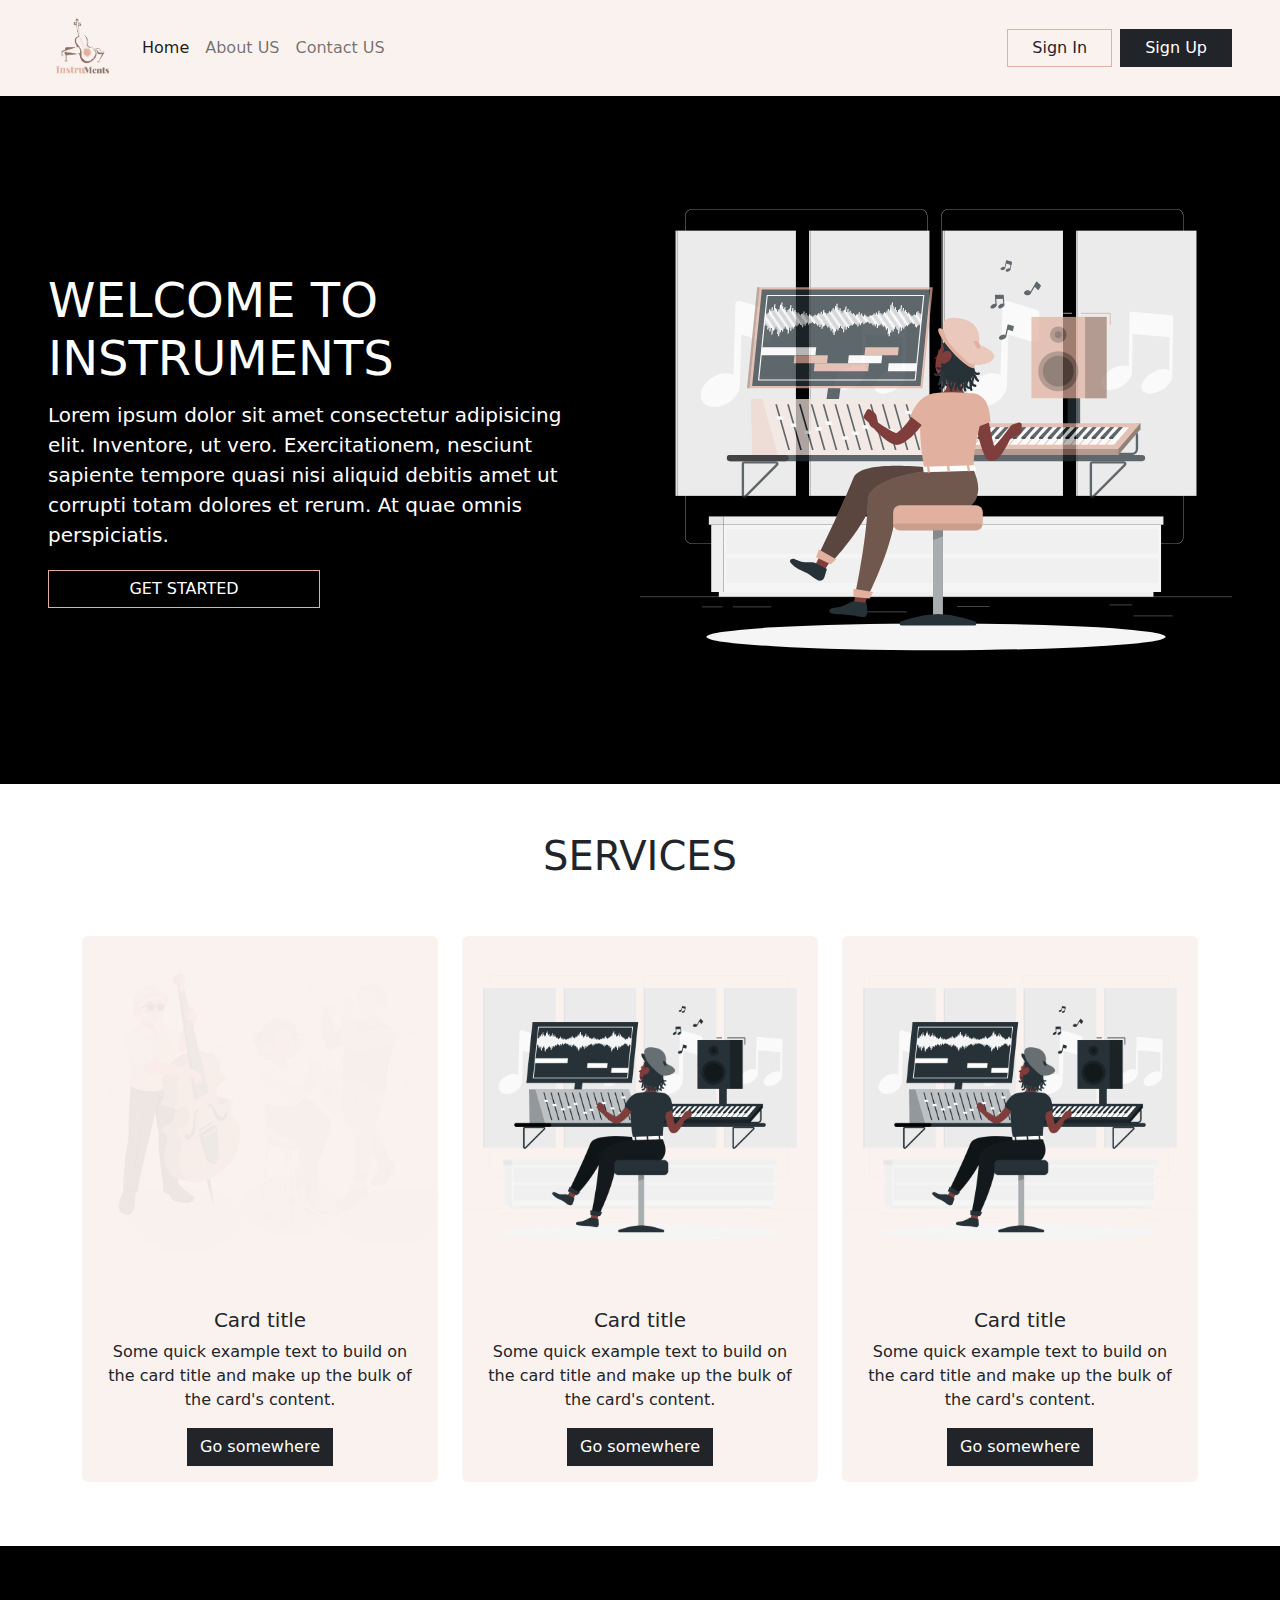
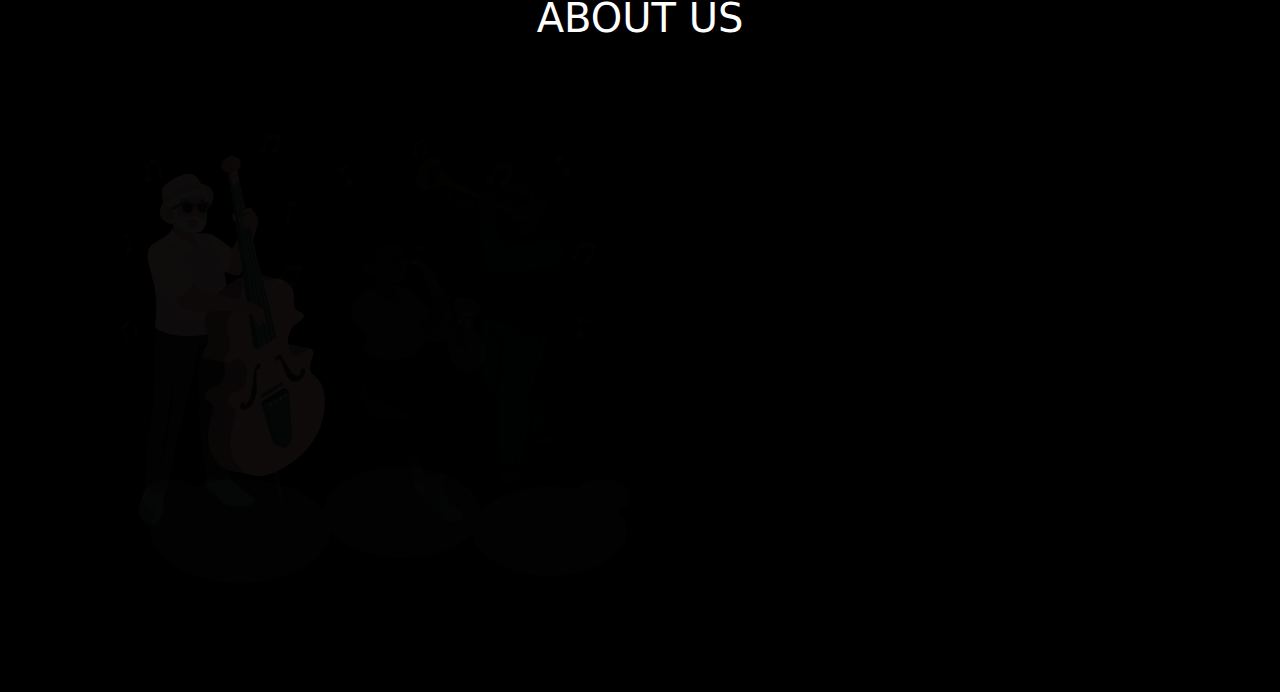
==== index.html @ 7462ff65 "create page home" ====
<!DOCTYPE html>
<html lang="en">
<head>
    <meta charset="UTF-8">
    <meta http-equiv="X-UA-Compatible" content="IE=edge">
    <meta name="viewport" content="width=device-width, initial-scale=1.0">
    <title>Instruments</title>
    <!-- =============================================================== -->
    <!-- BEGIN Bootstrap style-->
    <link rel="stylesheet" href="assets/css/bootstrap.min.css">
    <!-- END Bootstrap style-->
    <!-- =============================================================== -->
</head>
<body>
    <!-- BEGIN APP -->

    <!-- BEGIN HEADER -->
    <!-- BEGIN NAVBAR -->
    <nav class="navbar navbar-expand-lg" style="background-color: #FAF2EE;">
        <div class="container-fluid px-lg-5">
          <a class="navbar-brand" href="#">
            <img src="/assets/img/logo/Pink Music Composer Logo (1).png" height="70" alt="">
          </a>
          <button class="navbar-toggler" type="button" data-bs-toggle="collapse" data-bs-target="#navbarSupportedContent" aria-controls="navbarSupportedContent" aria-expanded="false" aria-label="Toggle navigation">
            <span class="navbar-toggler-icon"></span>
          </button>
          <div class="collapse navbar-collapse" id="navbarSupportedContent">
            <ul class="navbar-nav me-auto mb-2 mb-lg-0 text-center">
              <li class="nav-item">
                <a class="nav-link active" aria-current="page" href="#">Home</a>
              </li>
              <li class="nav-item">
                <a class="nav-link" href="#">About US</a>
              </li>
              <li class="nav-item">
                <a class="nav-link" href="#">Contact US</a>
              </li>
            </ul>
            <div class="d-grid gap-2 d-md-flex justify-content-md-center">
                <a href="#" class="btn text-dark rounded-0 px-4" style="border: 1px solid #E1B09E;">Sign In</a>
                <a href="#" class="btn btn-dark rounded-0 px-4">Sign Up</a>
              </div>
          </div>
        </div>
      </nav>
    <!-- END NAVBAR -->
    <!-- END HEADER -->

    <!-- BEGIN SECTION -->
    <section class="text-white bg-black py-5">
        <div class="container-fluid px-5 d-md-flex gap-5 text-center text-md-start">
            <div class="d-flex align-items-center justify-content-between">
                <div>
                    <h1 class="display-5">WELCOME TO INSTRUMENTS</h1>
                    <p class="py-1 lead">Lorem ipsum dolor sit amet consectetur adipisicing elit. 
                        Inventore, ut vero. Exercitationem, nesciunt sapiente 
                        tempore quasi nisi aliquid debitis amet ut corrupti 
                        totam dolores et rerum. At quae omnis perspiciatis.</p>
                    <a href="#" class="btn text-white rounded-0 w-50" style="border: 1px solid #E1B09E;">GET STARTED</a>
                </div>
            </div>
            <img src="/assets/img/svg/main.svg" class="w-50 d-none d-md-block" alt="">
        </div>
    </section>
    <!-- END SECTION -->

    <!-- BEGIN SERVICES --> 
    <section class="py-5">
        <div class="container">
            <h1 class="text-center pb-5">SERVICES</h1>
            <div class="row text-center">
                <div class="col-sm col-sm-6 col-md-4">
                    <div class="card mb-3 border-0" style="background-color: #FAF2EE;">
                        <img src="/assets/img/svg/about_us.svg" class="card-img-top" alt="...">
                        <div class="card-body">
                          <h5 class="card-title">Card title</h5>
                          <p class="card-text">Some quick example text to build on the card title and make up the bulk of the card's content.</p>
                          <a href="#" class="btn btn-dark rounded-0">Go somewhere</a>
                        </div>
                      </div>
                </div>
                <div class="col-sm col-sm-6 col-md-4">
                    <div class="card mb-3 border-0" style="background-color: #FAF2EE;">
                    <img src="/assets/img/Composer-rafiki (1).png" class="card-img-top" alt="...">
                    <div class="card-body">
                      <h5 class="card-title">Card title</h5>
                      <p class="card-text">Some quick example text to build on the card title and make up the bulk of the card's content.</p>
                      <a href="#" class="btn btn-dark rounded-0">Go somewhere</a>
                    </div>
                  </div>
                </div>
                <div class="col-sm col-sm-6 col-md-4">
                    <div class="card mb-3 border-0" style="background-color: #FAF2EE;">
                        <img src="/assets/img/Composer-rafiki (1).png" class="card-img-top" alt="...">
                        <div class="card-body">
                          <h5 class="card-title">Card title</h5>
                          <p class="card-text">Some quick example text to build on the card title and make up the bulk of the card's content.</p>
                          <a href="#" class="btn btn-dark rounded-0">Go somewhere</a>
                        </div>
                      </div>
                </div>
            </div>
        </div>
    </section>
    <!-- END SERVICES -->

    <!-- BEGIN ABOUT US -->
    <div class="py-5 bg-black text-white">
        <div class="container">
            <h1 class="text-center pb-5">ABOUT US</h1>
            <div class="row">
                <div class="col-md">
                    <img src="/assets/img/svg/about_us.svg" alt="">
                </div>
                <div class="col-md"></div>
            </div>
        </div>
    </div>
    <!-- END ABOUT US -->

    <!-- END APP -->
    <!-- BEGIN Bootstrap js -->
    <script src="/assets/js/bootstrap.bundle.min.js"></script>
    <!-- END Bootstrap js-->
    <!-- =============================================================== -->
    <!-- BEGIN js scripts -->
    <script src="/scripts.js"></script>
    <!-- END js scripts -->
</body>
</html>
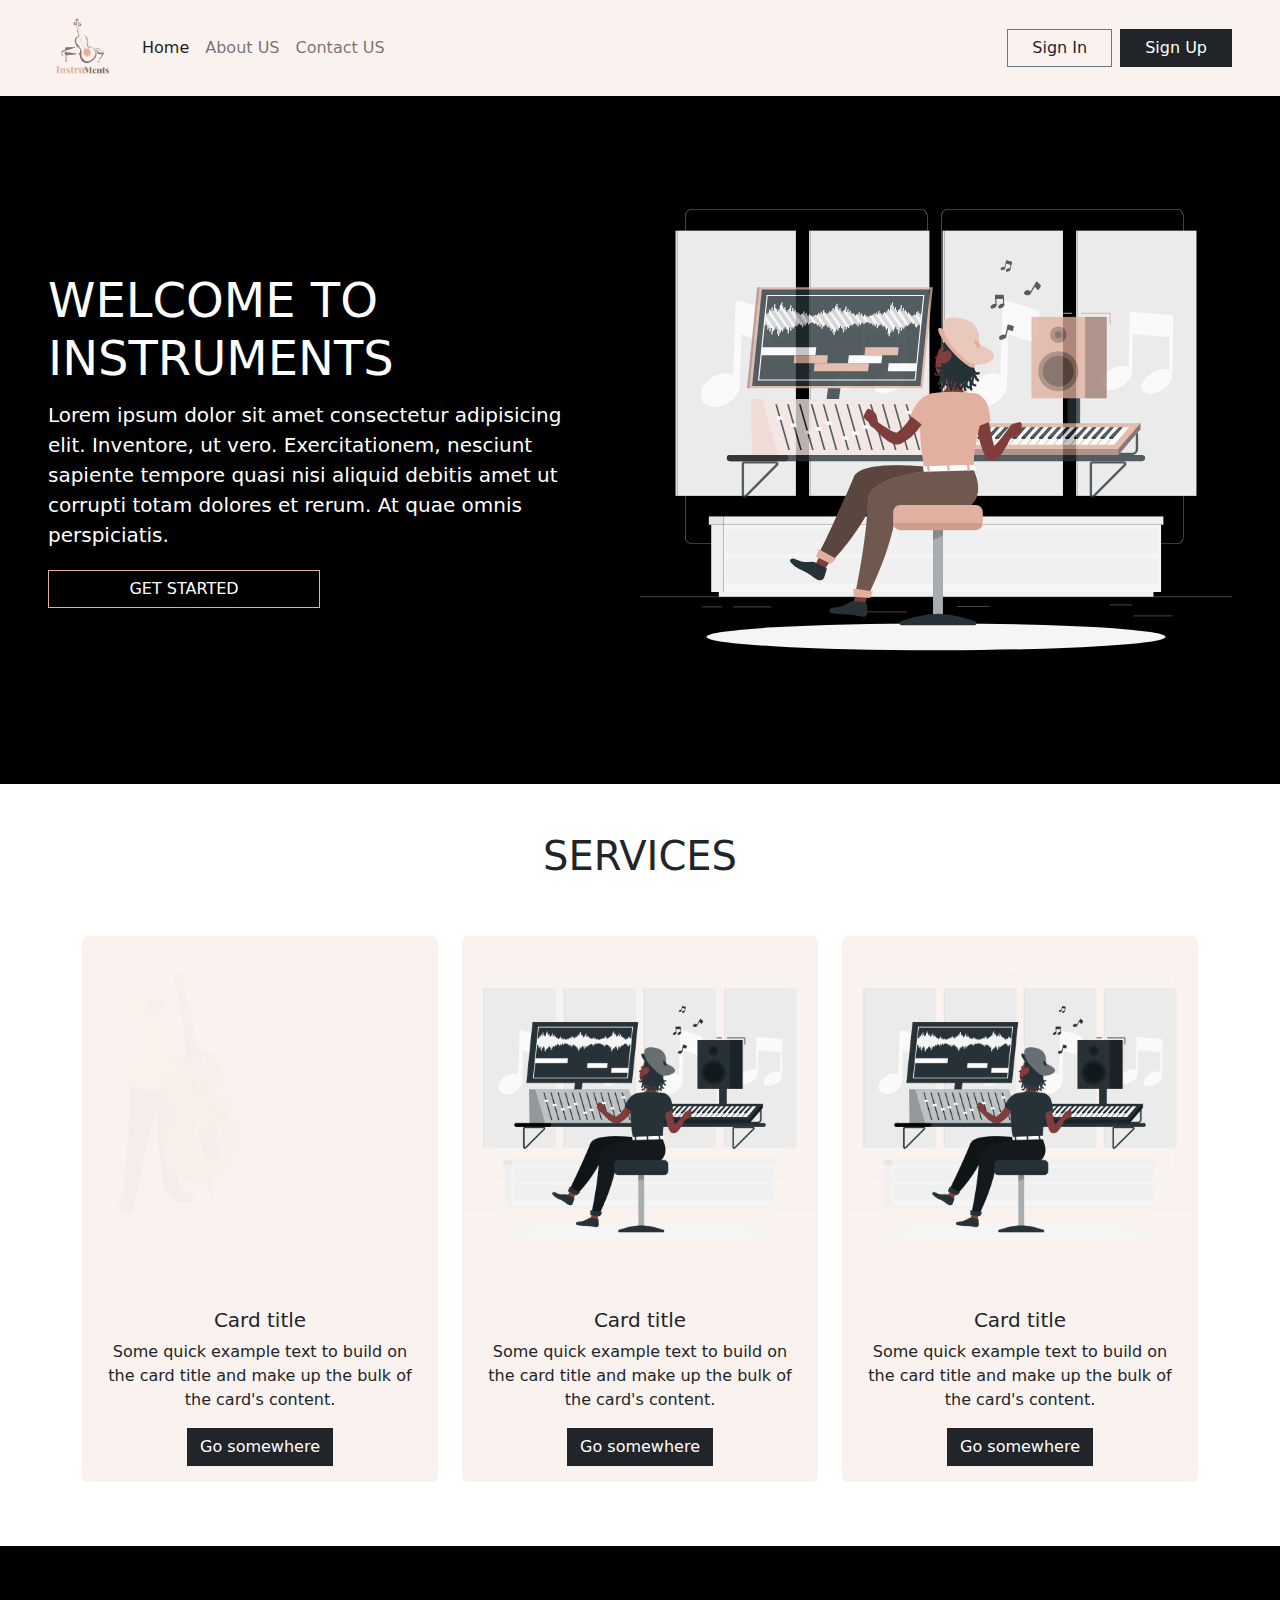
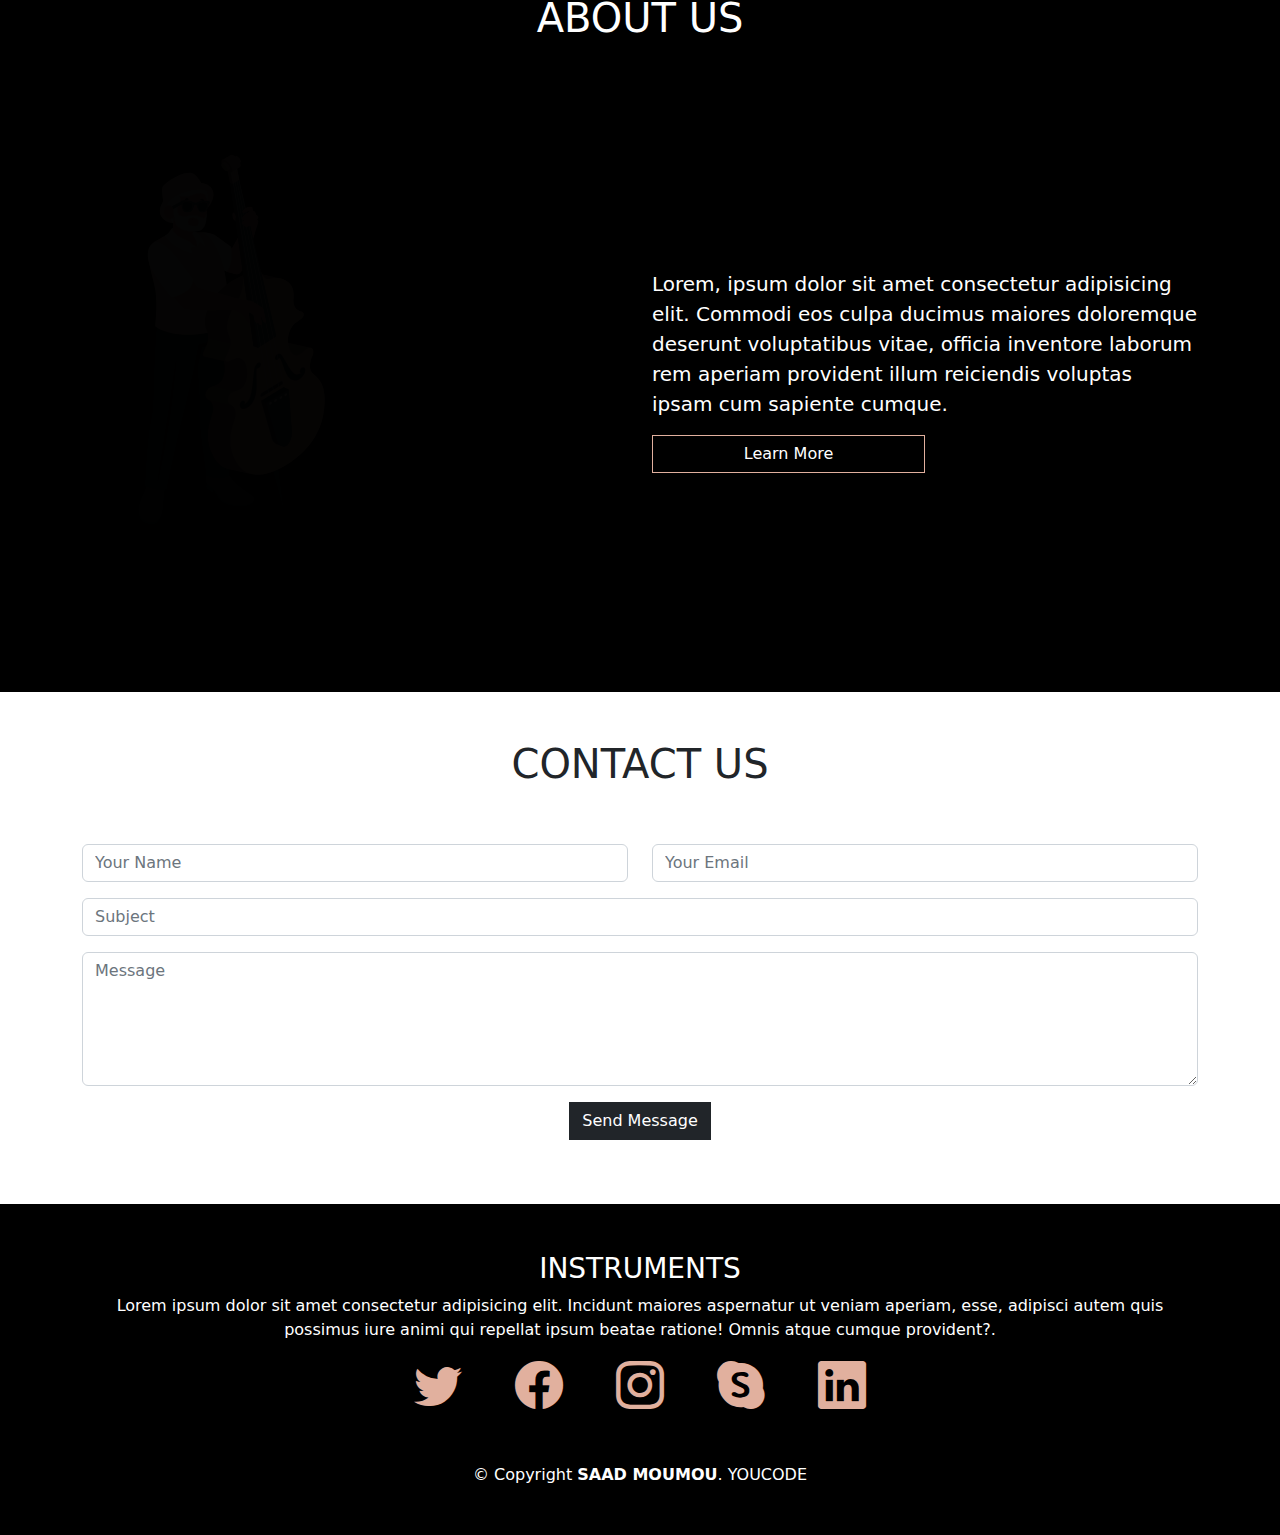
==== commit 4b136924: "finish page home" ====
--- a/index.html
+++ b/index.html
@@ -9,6 +9,10 @@
     <!-- BEGIN Bootstrap style-->
     <link rel="stylesheet" href="assets/css/bootstrap.min.css">
     <!-- END Bootstrap style-->
+
+    <!-- BEGIN Bootstrap icons-->
+    <link rel="stylesheet" href="assets/bootstrap-icons/bootstrap-icons.css">
+    <!-- END Bootstrap icons-->
     <!-- =============================================================== -->
 </head>
 <body>
@@ -37,7 +41,7 @@
               </li>
             </ul>
             <div class="d-grid gap-2 d-md-flex justify-content-md-center">
-                <a href="#" class="btn text-dark rounded-0 px-4" style="border: 1px solid #E1B09E;">Sign In</a>
+                <a href="#" class="btn text-dark border-secondary rounded-0 px-4">Sign In</a>
                 <a href="#" class="btn btn-dark rounded-0 px-4">Sign Up</a>
               </div>
           </div>
@@ -105,17 +109,74 @@
     <!-- END SERVICES -->
 
     <!-- BEGIN ABOUT US -->
-    <div class="py-5 bg-black text-white">
+    <section class="py-5 bg-black text-white">
         <div class="container">
             <h1 class="text-center pb-5">ABOUT US</h1>
-            <div class="row">
+            <div class="row align-items-center">
                 <div class="col-md">
                     <img src="/assets/img/svg/about_us.svg" alt="">
                 </div>
-                <div class="col-md"></div>
+                <div class="col-md">
+                  <p class="lead">Lorem, ipsum dolor sit amet consectetur adipisicing elit. Commodi eos culpa ducimus maiores doloremque deserunt voluptatibus vitae, officia inventore laborum rem aperiam provident illum reiciendis voluptas ipsam cum sapiente cumque.</p>
+                  <a href="#" class="btn text-white rounded-0 w-50" style="border: 1px solid #E1B09E;">Learn More</a>
+                </div>
             </div>
         </div>
-    </div>
+    </section>
+
+    <!-- BEGIN CONTACT US -->
+    <section id="contact" class="contact py-5">
+      <div class="container">
+          <h1 class="text-center pb-5">CONTACT US</h1>
+        <div class="row">
+          <div class="col" data-aos="fade-left">
+            <form action="forms/contact.php" method="post" role="form" class="php-email-form">
+              <div class="row">
+                <div class="col-md-6 form-group">
+                  <input type="text" name="name" class="form-control" id="name" placeholder="Your Name" required>
+                </div>
+                <div class="col-md-6 form-group mt-3 mt-md-0">
+                  <input type="email" class="form-control" name="email" id="email" placeholder="Your Email" required>
+                </div>
+              </div>
+              <div class="form-group mt-3">
+                <input type="text" class="form-control" name="subject" id="subject" placeholder="Subject" required>
+              </div>
+              <div class="form-group mt-3">
+                <textarea class="form-control" name="message" rows="5" placeholder="Message" required></textarea>
+              </div>
+              <div class="my-3">
+                <div class="text-center">
+                  <button class="btn btn-dark rounded-0" type="submit">Send Message</button>
+                </div>
+              </div>
+            </form>
+          </div>
+        </div>
+      </div>
+    </section>
+    <!-- END CONTACT US -->
+
+    <!-- BEGIN FOOTER -->
+    <footer id="footer" class="bg-black text-white text-center">
+      <div class="container py-5">
+        <h3>INSTRUMENTS</h3>
+        <p>Lorem ipsum dolor sit amet consectetur adipisicing elit. Incidunt maiores aspernatur ut veniam aperiam, esse, adipisci autem quis possimus iure animi qui repellat ipsum beatae ratione! Omnis atque cumque provident?.</p>
+        <div class="social-links">
+          <a href="#" style="color:#E1B09E;"><i class="display-5 px-4 bi bi-twitter"></i></a>
+          <a href="#" style="color:#E1B09E;"><i class="display-5 px-4 bi bi-facebook"></i></a>
+          <a href="#" style="color:#E1B09E;"><i class="display-5 px-4 bi bi-instagram"></i></a>
+          <a href="#" style="color:#E1B09E;"><i class="display-5 px-4 bi bi-skype"></i></a>
+          <a href="#" style="color:#E1B09E;"><i class="display-5 px-4 bi bi-linkedin"></i></a>
+        </div>
+        <div class="copyright pt-5">
+          &copy; Copyright <strong><span>SAAD MOUMOU</span></strong>. YOUCODE
+        </div>
+        </div>
+      </div>
+    </footer>
+    <!-- END FOOTER -->
+
     <!-- END ABOUT US -->
 
     <!-- END APP -->
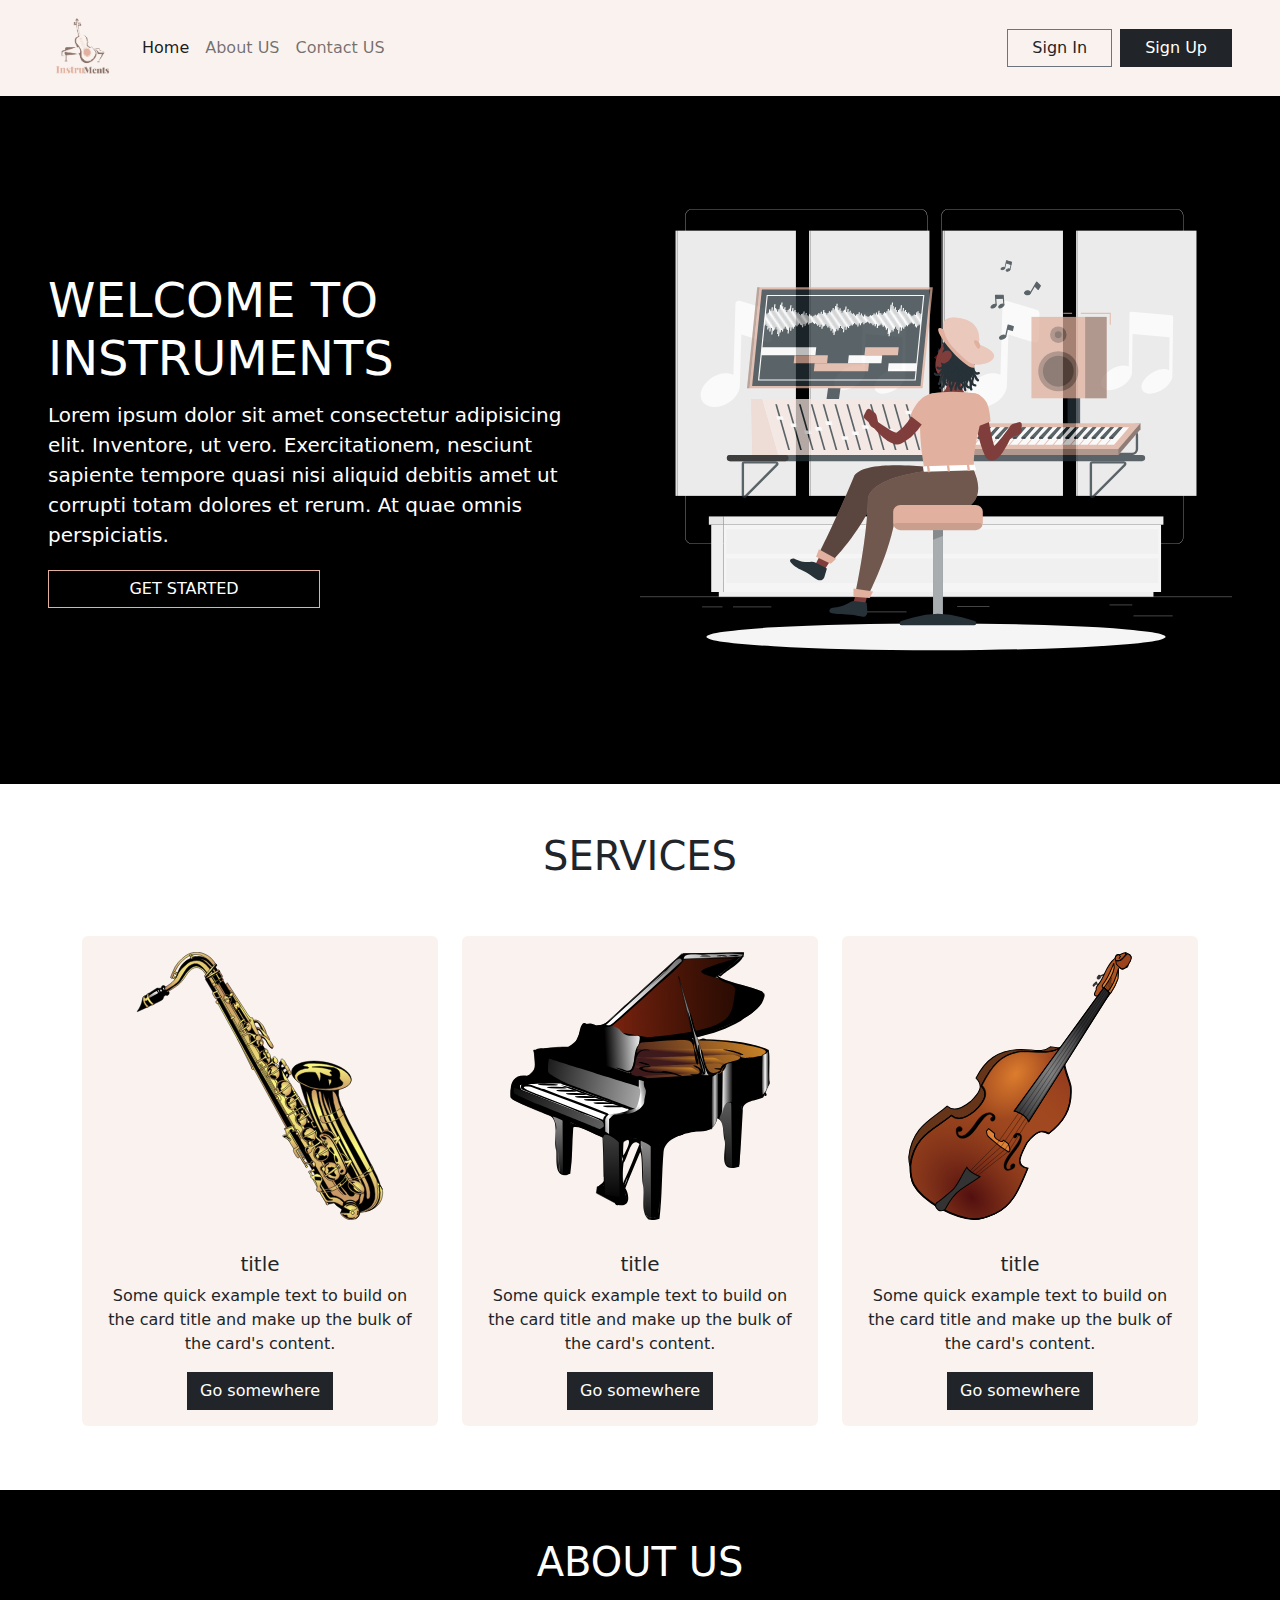
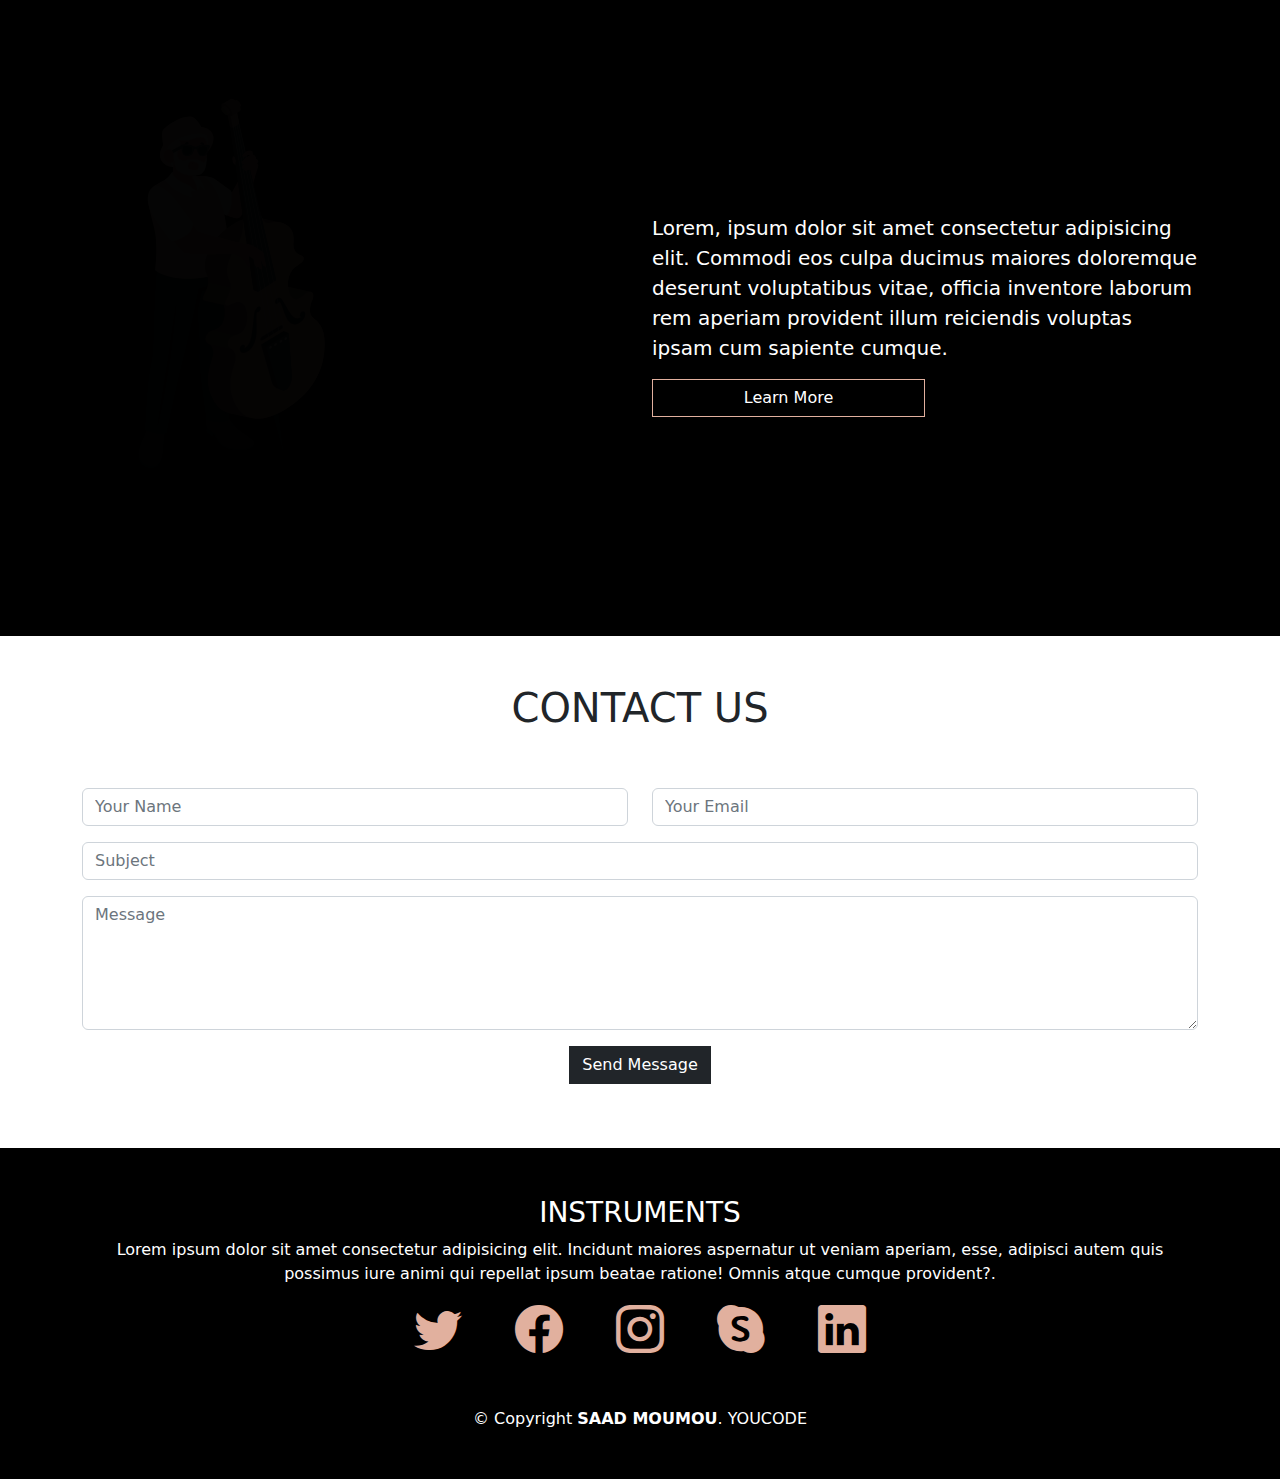
==== commit 3130312c: "add images services" ====
--- a/index.html
+++ b/index.html
@@ -75,9 +75,9 @@
             <div class="row text-center">
                 <div class="col-sm col-sm-6 col-md-4">
                     <div class="card mb-3 border-0" style="background-color: #FAF2EE;">
-                        <img src="/assets/img/svg/about_us.svg" class="card-img-top" alt="...">
+                        <img src="/assets/img/services/Saxophone_ArtFavor.svg" class="card-img-top py-3" height="300" alt="...">
                         <div class="card-body">
-                          <h5 class="card-title">Card title</h5>
+                          <h5 class="card-title">title</h5>
                           <p class="card-text">Some quick example text to build on the card title and make up the bulk of the card's content.</p>
                           <a href="#" class="btn btn-dark rounded-0">Go somewhere</a>
                         </div>
@@ -85,9 +85,9 @@
                 </div>
                 <div class="col-sm col-sm-6 col-md-4">
                     <div class="card mb-3 border-0" style="background-color: #FAF2EE;">
-                    <img src="/assets/img/Composer-rafiki (1).png" class="card-img-top" alt="...">
+                    <img src="/assets/img/services/TheresaKnott_piano.svg" class="card-img-top py-3" height="300" alt="...">
                     <div class="card-body">
-                      <h5 class="card-title">Card title</h5>
+                      <h5 class="card-title">title</h5>
                       <p class="card-text">Some quick example text to build on the card title and make up the bulk of the card's content.</p>
                       <a href="#" class="btn btn-dark rounded-0">Go somewhere</a>
                     </div>
@@ -95,9 +95,9 @@
                 </div>
                 <div class="col-sm col-sm-6 col-md-4">
                     <div class="card mb-3 border-0" style="background-color: #FAF2EE;">
-                        <img src="/assets/img/Composer-rafiki (1).png" class="card-img-top" alt="...">
+                        <img src="/assets/img/services/papapishu_double_bass_1.svg" class="card-img-top py-3" height="300" alt="...">
                         <div class="card-body">
-                          <h5 class="card-title">Card title</h5>
+                          <h5 class="card-title">title</h5>
                           <p class="card-text">Some quick example text to build on the card title and make up the bulk of the card's content.</p>
                           <a href="#" class="btn btn-dark rounded-0">Go somewhere</a>
                         </div>
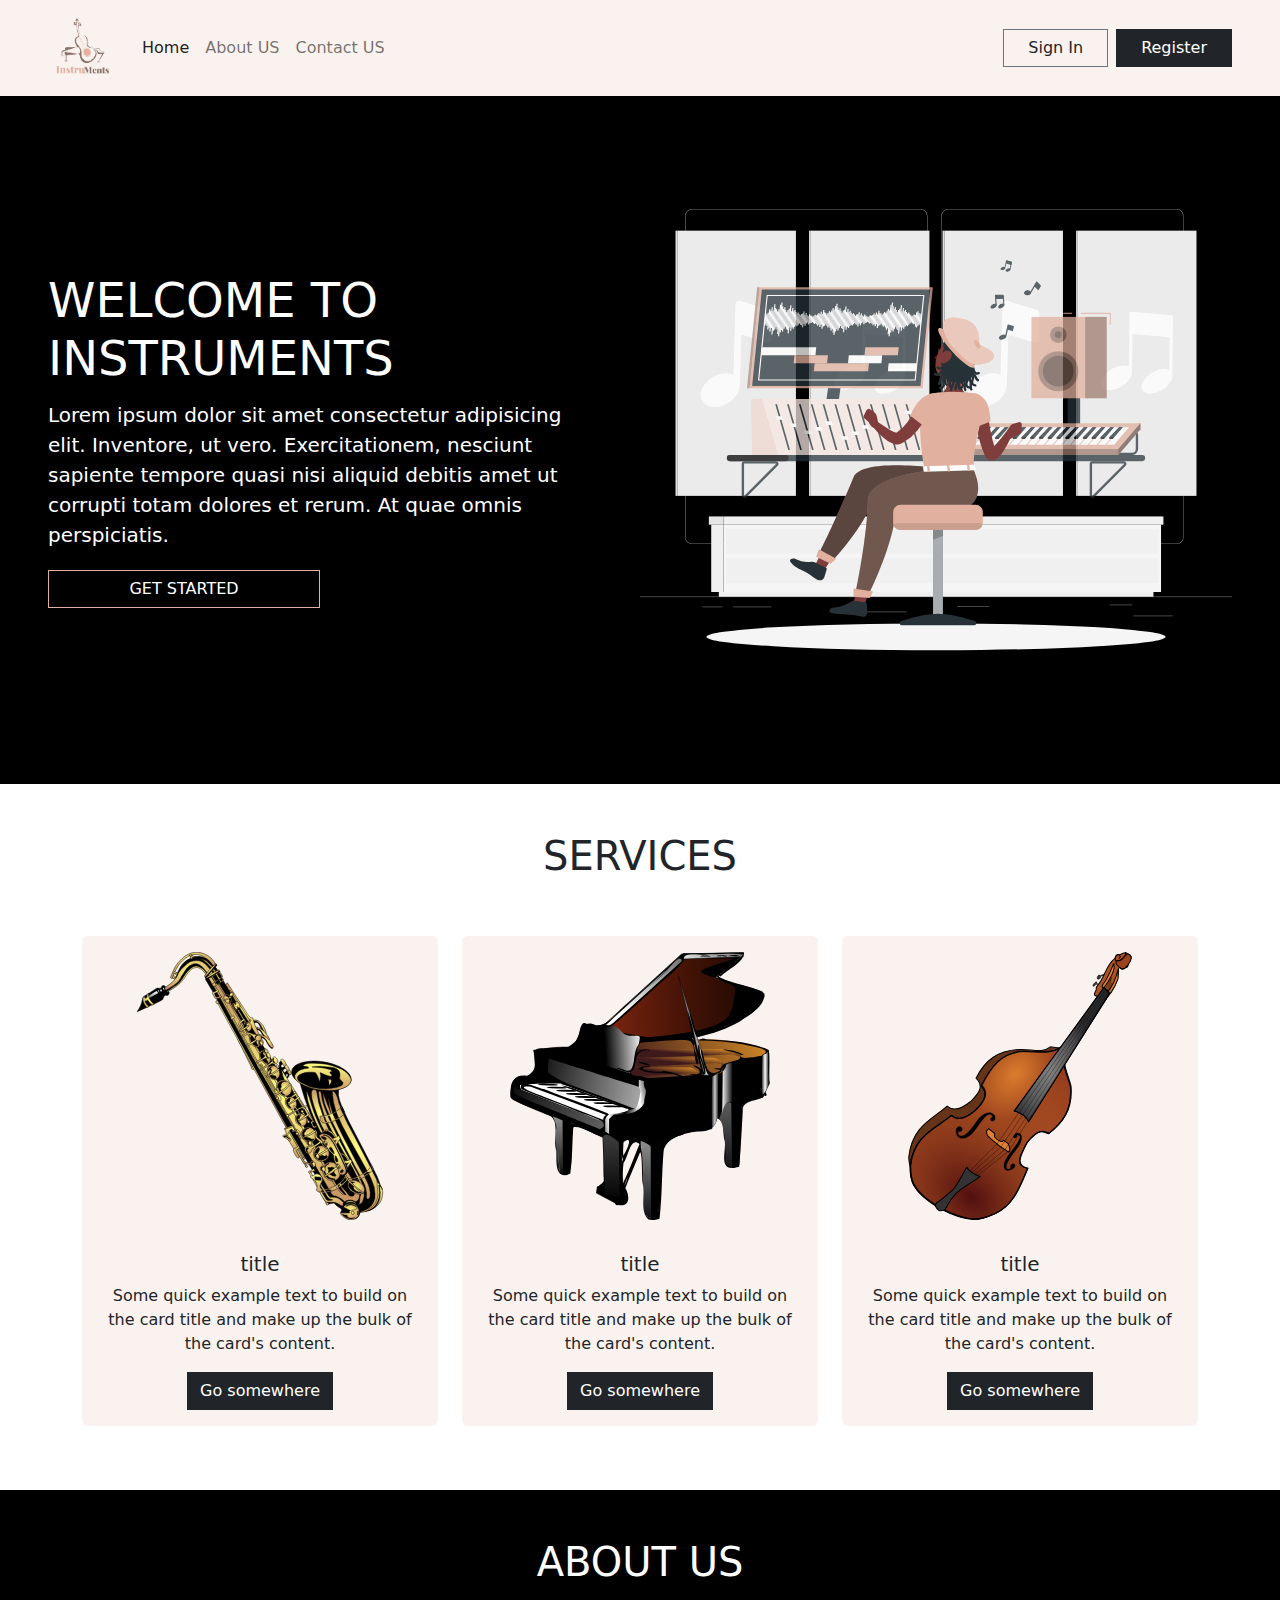
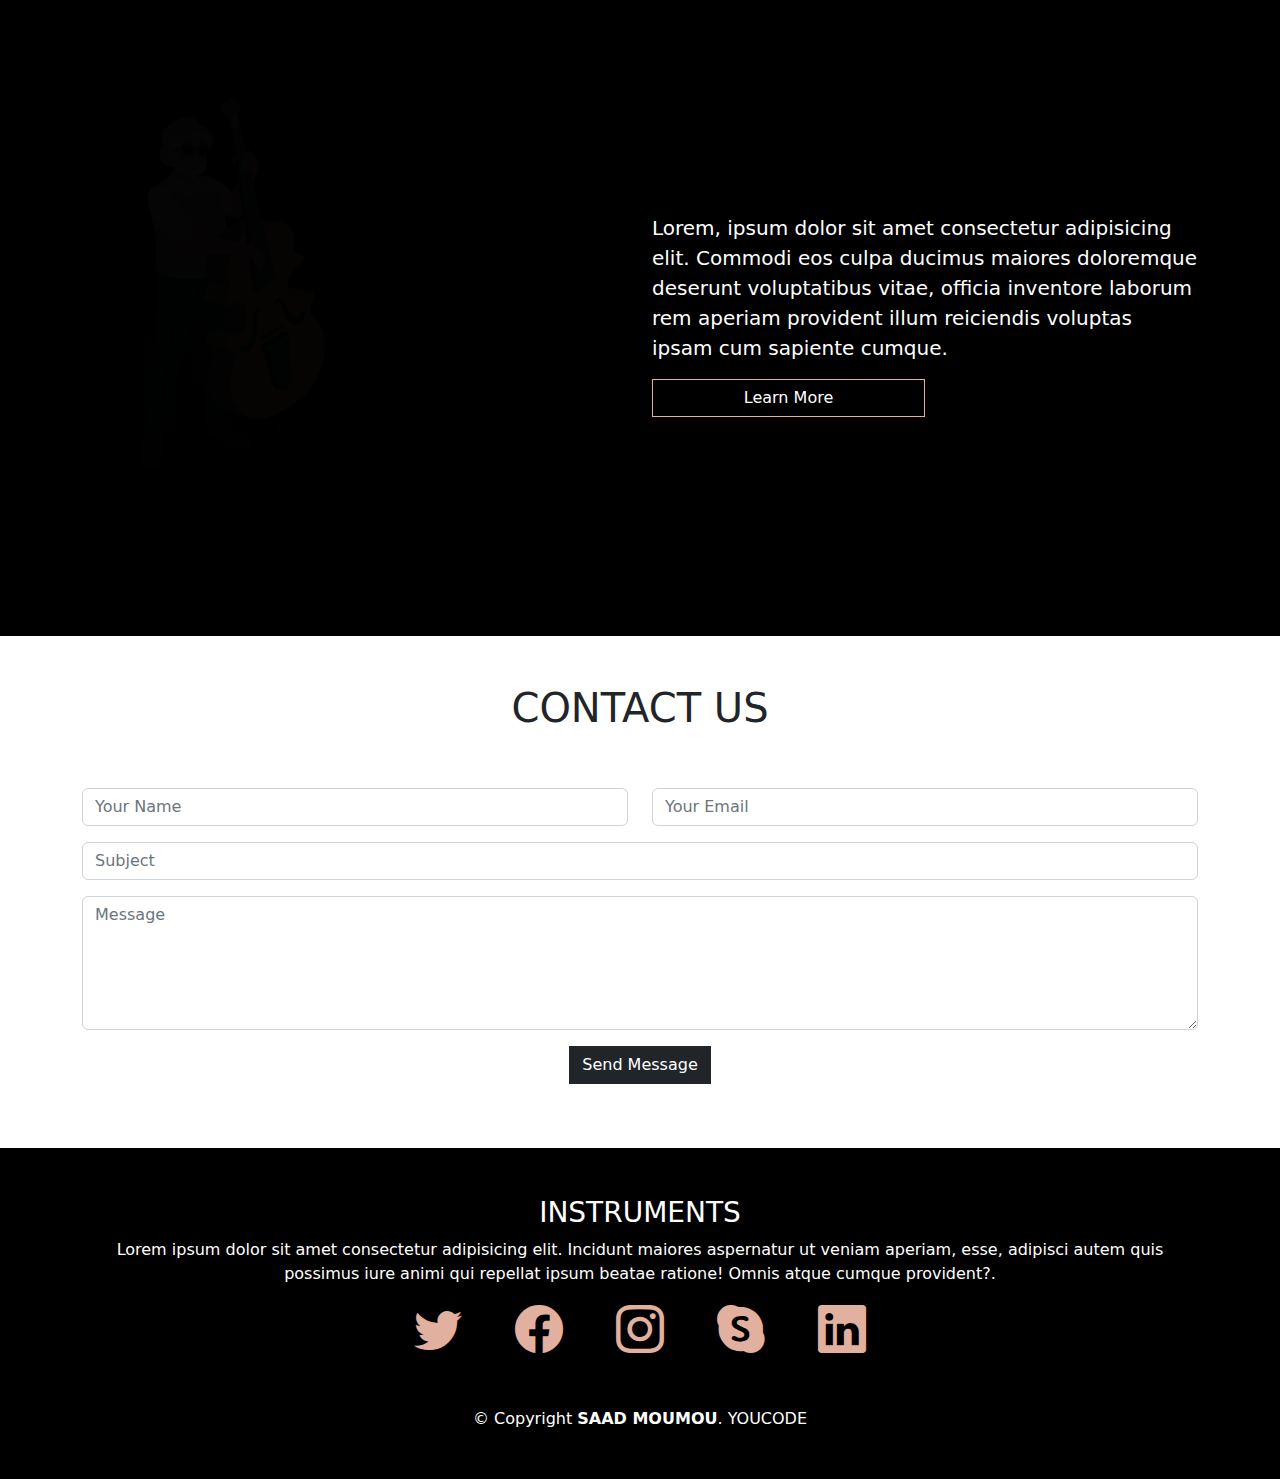
==== commit 0fd8f692: "create pages sign up and regestre" ====
--- a/index.html
+++ b/index.html
@@ -6,6 +6,10 @@
     <meta name="viewport" content="width=device-width, initial-scale=1.0">
     <title>Instruments</title>
     <!-- =============================================================== -->
+    <!-- BEGIN FontAwesomme-->
+    <link rel="stylesheet" href="https://cdnjs.cloudflare.com/ajax/libs/font-awesome/6.2.0/css/all.min.css" integrity="sha512-xh6O/CkQoPOWDdYTDqeRdPCVd1SpvCA9XXcUnZS2FmJNp1coAFzvtCN9BmamE+4aHK8yyUHUSCcJHgXloTyT2A==" crossorigin="anonymous" referrerpolicy="no-referrer" />
+    <!-- BEGIN FontAwesomme-->
+
     <!-- BEGIN Bootstrap style-->
     <link rel="stylesheet" href="assets/css/bootstrap.min.css">
     <!-- END Bootstrap style-->
@@ -22,7 +26,7 @@
     <!-- BEGIN NAVBAR -->
     <nav class="navbar navbar-expand-lg" style="background-color: #FAF2EE;">
         <div class="container-fluid px-lg-5">
-          <a class="navbar-brand" href="#">
+          <a class="navbar-brand" href="index.html">
             <img src="/assets/img/logo/Pink Music Composer Logo (1).png" height="70" alt="">
           </a>
           <button class="navbar-toggler" type="button" data-bs-toggle="collapse" data-bs-target="#navbarSupportedContent" aria-controls="navbarSupportedContent" aria-expanded="false" aria-label="Toggle navigation">
@@ -41,8 +45,8 @@
               </li>
             </ul>
             <div class="d-grid gap-2 d-md-flex justify-content-md-center">
-                <a href="#" class="btn text-dark border-secondary rounded-0 px-4">Sign In</a>
-                <a href="#" class="btn btn-dark rounded-0 px-4">Sign Up</a>
+                <a href="Sign_In.html" class="btn text-dark border-secondary rounded-0 px-4">Sign In</a>
+                <a href="Register.html" class="btn btn-dark rounded-0 px-4">Register</a>
               </div>
           </div>
         </div>
@@ -116,13 +120,14 @@
                 <div class="col-md">
                     <img src="/assets/img/svg/about_us.svg" alt="">
                 </div>
-                <div class="col-md">
+                <div class="col-md text-center text-md-start">
                   <p class="lead">Lorem, ipsum dolor sit amet consectetur adipisicing elit. Commodi eos culpa ducimus maiores doloremque deserunt voluptatibus vitae, officia inventore laborum rem aperiam provident illum reiciendis voluptas ipsam cum sapiente cumque.</p>
                   <a href="#" class="btn text-white rounded-0 w-50" style="border: 1px solid #E1B09E;">Learn More</a>
                 </div>
             </div>
         </div>
     </section>
+    <!-- END ABOUT US -->
 
     <!-- BEGIN CONTACT US -->
     <section id="contact" class="contact py-5">
@@ -177,8 +182,6 @@
     </footer>
     <!-- END FOOTER -->
 
-    <!-- END ABOUT US -->
-
     <!-- END APP -->
     <!-- BEGIN Bootstrap js -->
     <script src="/assets/js/bootstrap.bundle.min.js"></script>
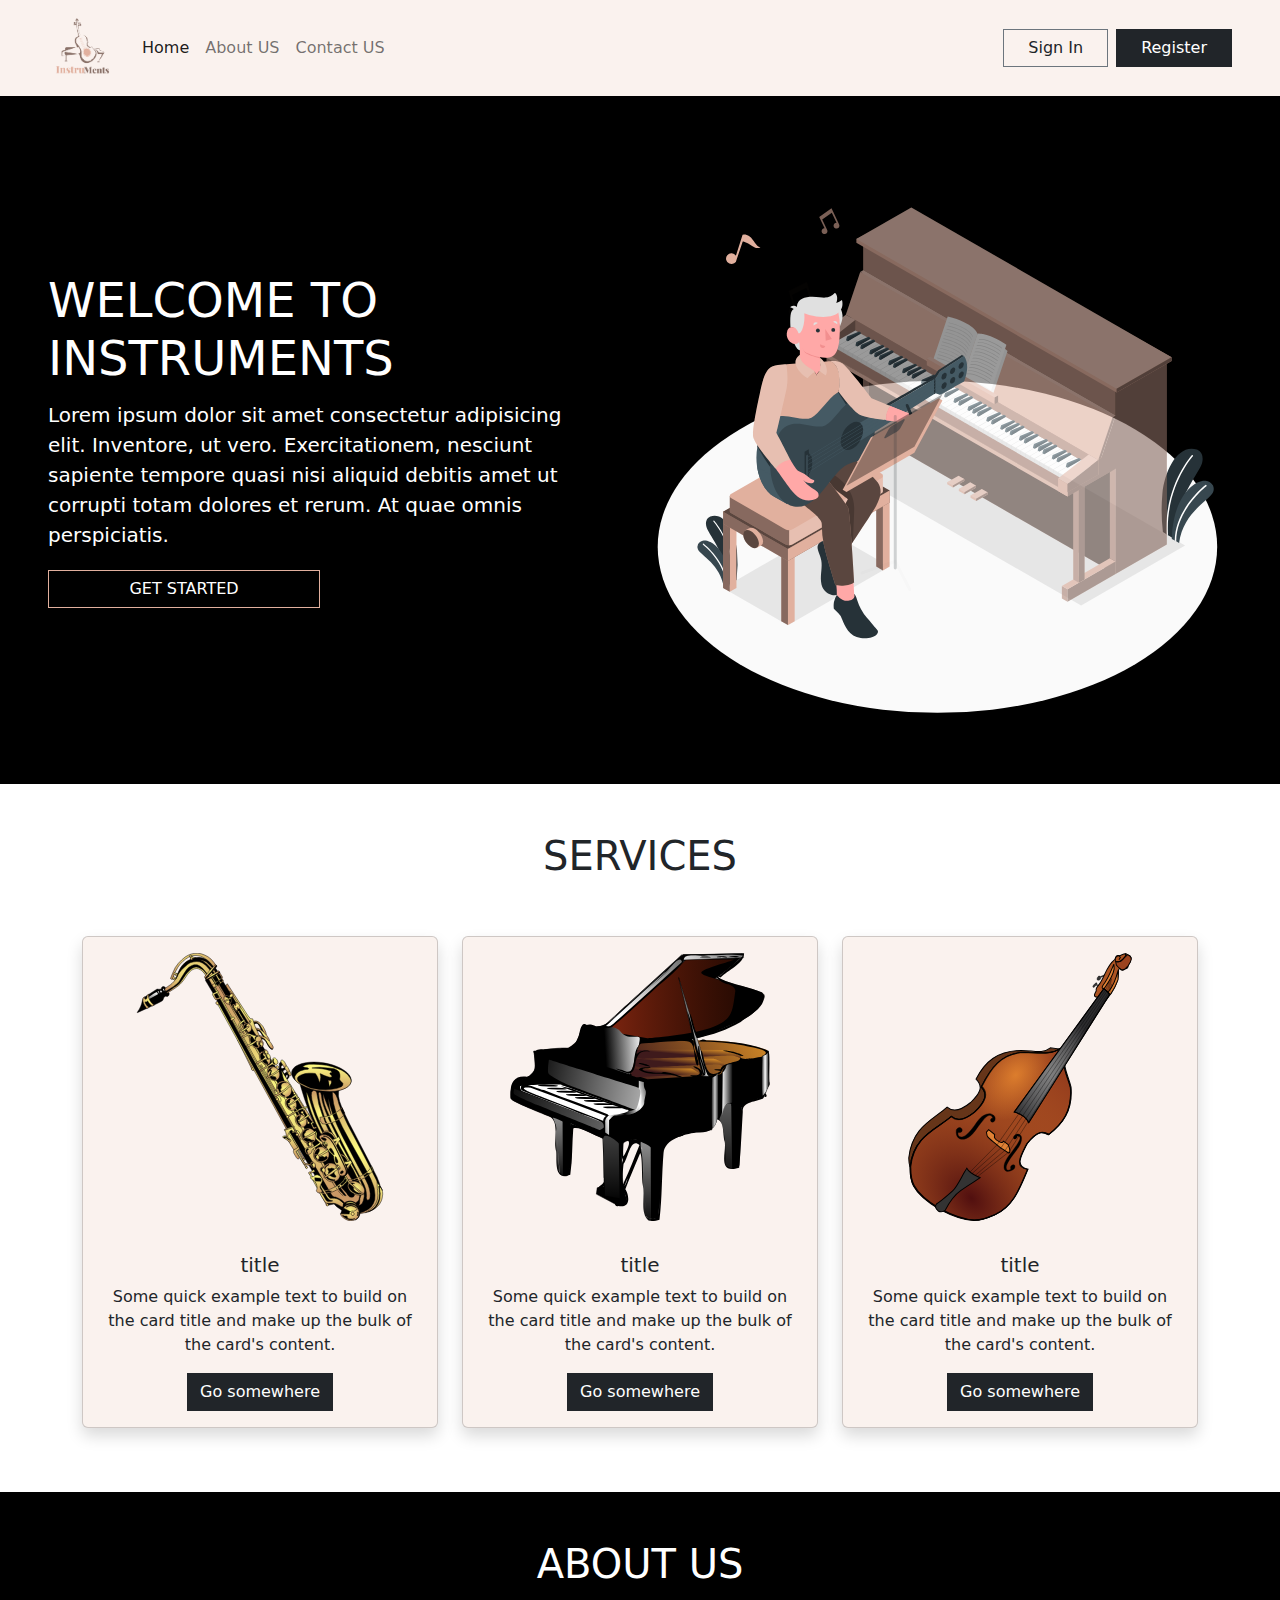
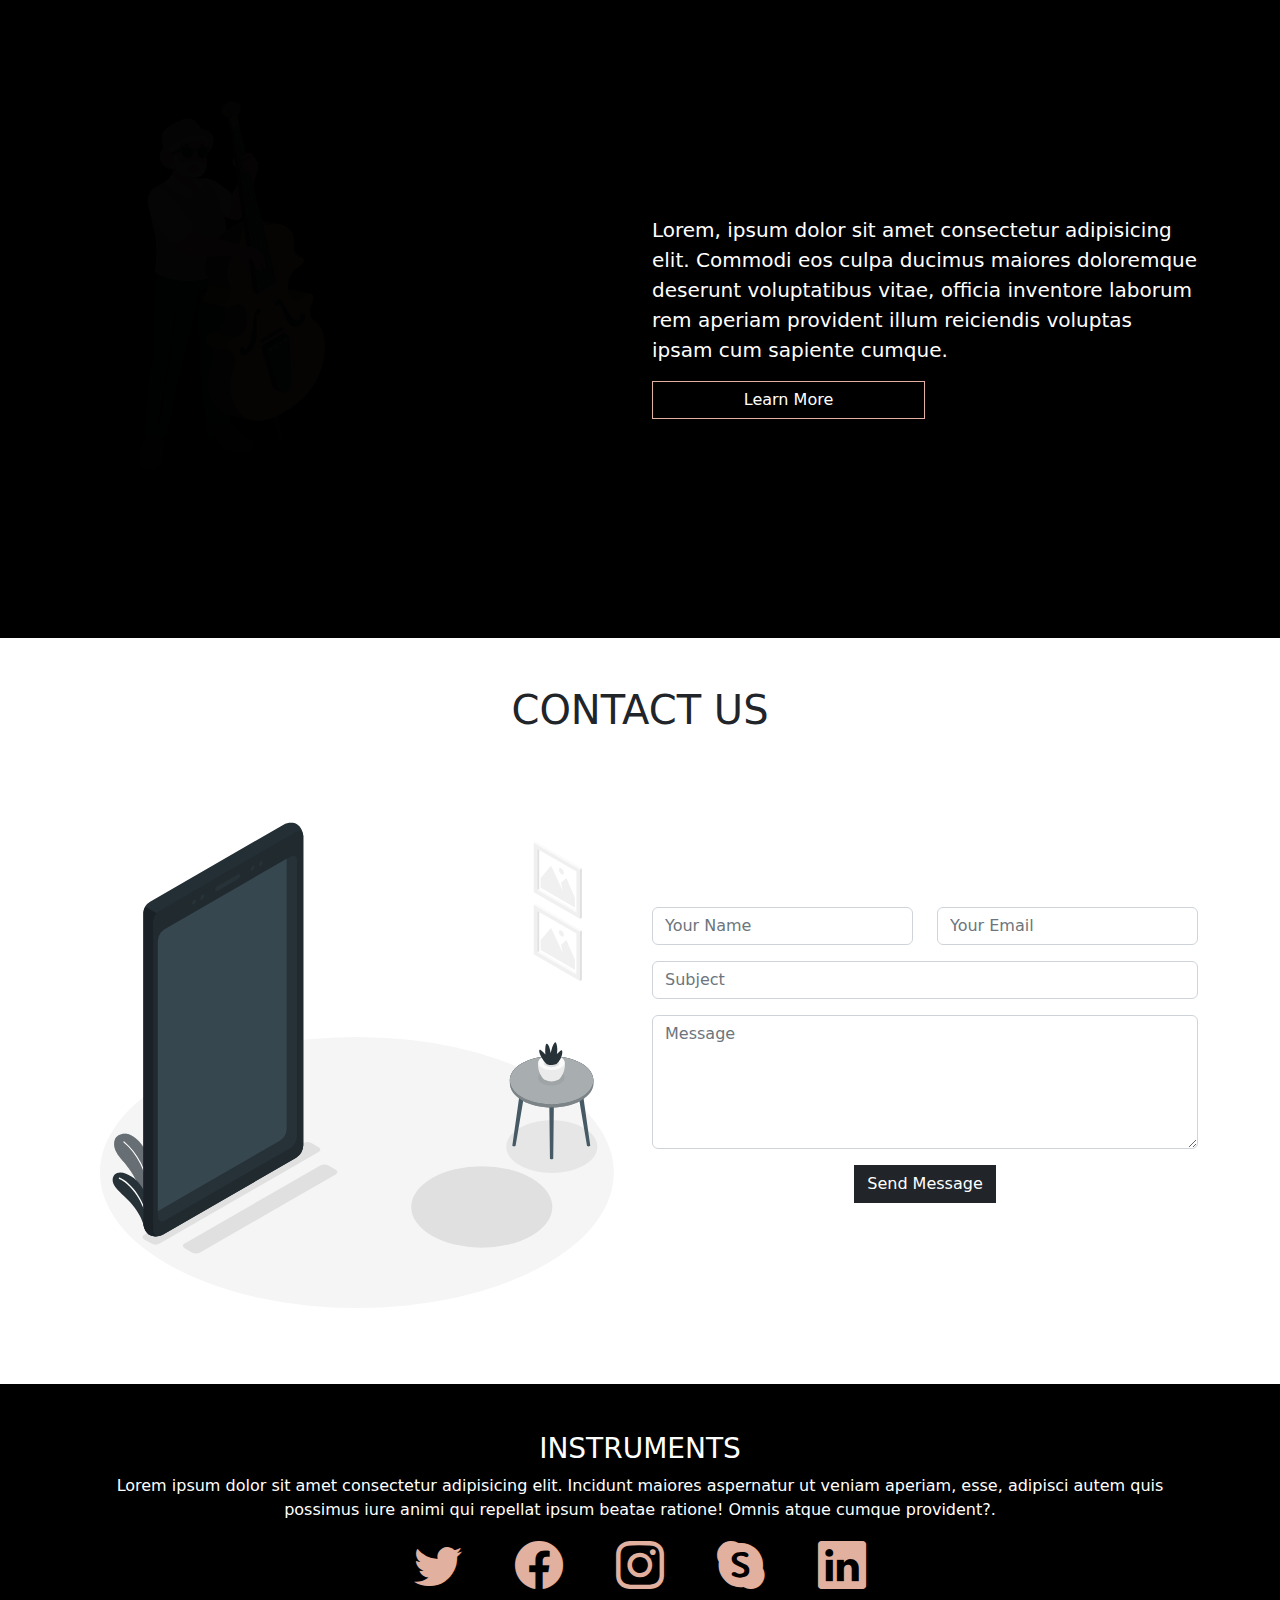
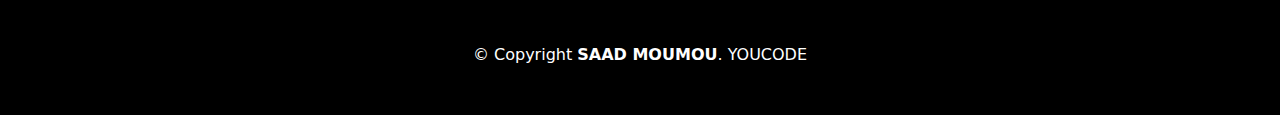
==== commit 9154d84e: "add shadow on img and add img contact" ====
--- a/index.html
+++ b/index.html
@@ -78,8 +78,8 @@
             <h1 class="text-center pb-5">SERVICES</h1>
             <div class="row text-center">
                 <div class="col-sm col-sm-6 col-md-4">
-                    <div class="card mb-3 border-0" style="background-color: #FAF2EE;">
-                        <img src="/assets/img/services/Saxophone_ArtFavor.svg" class="card-img-top py-3" height="300" alt="...">
+                    <div class="card mb-3 shadow" style="background-color: #FAF2EE;">
+                        <img src="/assets/img/svg/services/Saxophone_ArtFavor.svg" class="card-img-top py-3" height="300" alt="...">
                         <div class="card-body">
                           <h5 class="card-title">title</h5>
                           <p class="card-text">Some quick example text to build on the card title and make up the bulk of the card's content.</p>
@@ -88,8 +88,8 @@
                       </div>
                 </div>
                 <div class="col-sm col-sm-6 col-md-4">
-                    <div class="card mb-3 border-0" style="background-color: #FAF2EE;">
-                    <img src="/assets/img/services/TheresaKnott_piano.svg" class="card-img-top py-3" height="300" alt="...">
+                    <div class="card mb-3 shadow" style="background-color: #FAF2EE;">
+                    <img src="/assets/img/svg/services/TheresaKnott_piano.svg" class="card-img-top py-3" height="300" alt="...">
                     <div class="card-body">
                       <h5 class="card-title">title</h5>
                       <p class="card-text">Some quick example text to build on the card title and make up the bulk of the card's content.</p>
@@ -98,8 +98,8 @@
                   </div>
                 </div>
                 <div class="col-sm col-sm-6 col-md-4">
-                    <div class="card mb-3 border-0" style="background-color: #FAF2EE;">
-                        <img src="/assets/img/services/papapishu_double_bass_1.svg" class="card-img-top py-3" height="300" alt="...">
+                    <div class="card mb-3 shadow" style="background-color: #FAF2EE;">
+                        <img src="/assets/img/svg/services/papapishu_double_bass_1.svg" class="card-img-top py-3" height="300" alt="...">
                         <div class="card-body">
                           <h5 class="card-title">title</h5>
                           <p class="card-text">Some quick example text to build on the card title and make up the bulk of the card's content.</p>
@@ -133,8 +133,11 @@
     <section id="contact" class="contact py-5">
       <div class="container">
           <h1 class="text-center pb-5">CONTACT US</h1>
-        <div class="row">
-          <div class="col" data-aos="fade-left">
+        <div class="row align-items-center">
+          <div class="col-md">
+            <img src="/assets/img/svg/contactUS.svg" alt="">
+          </div>
+          <div class="col">
             <form action="forms/contact.php" method="post" role="form" class="php-email-form">
               <div class="row">
                 <div class="col-md-6 form-group">
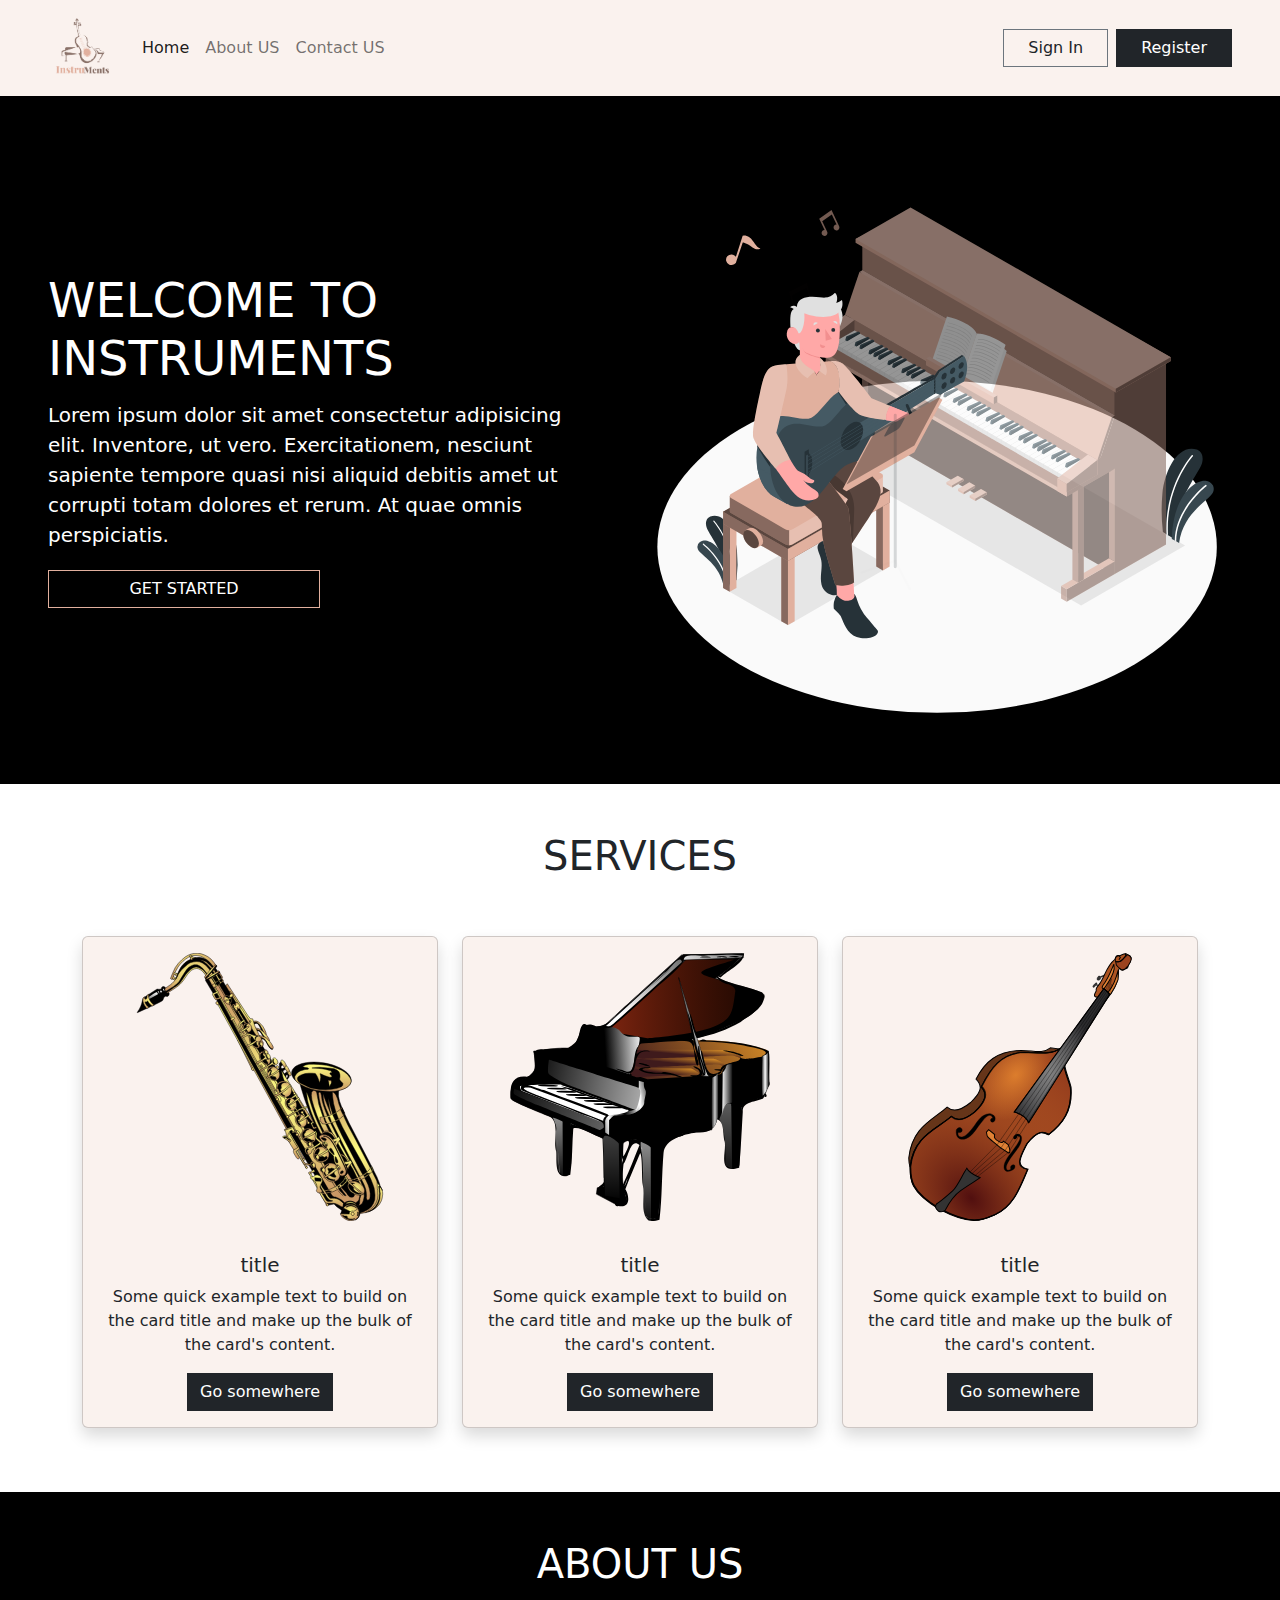
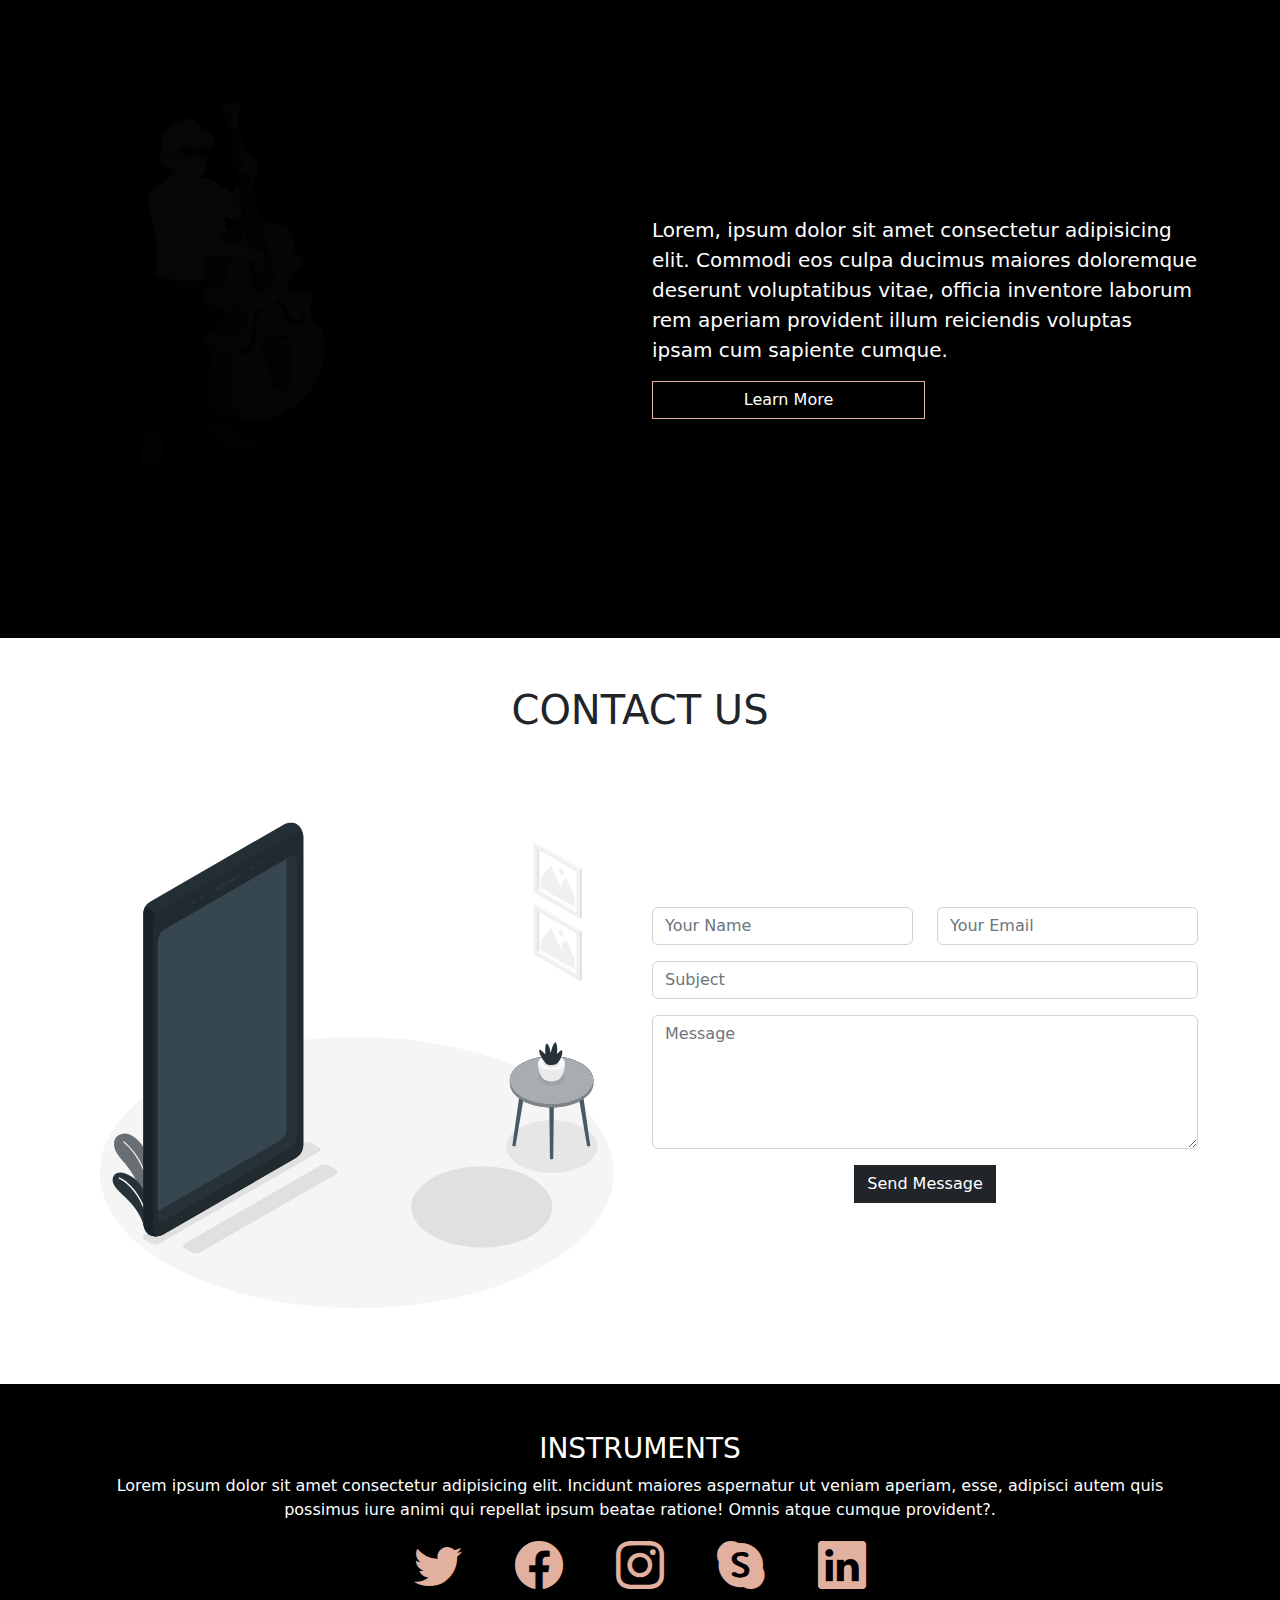
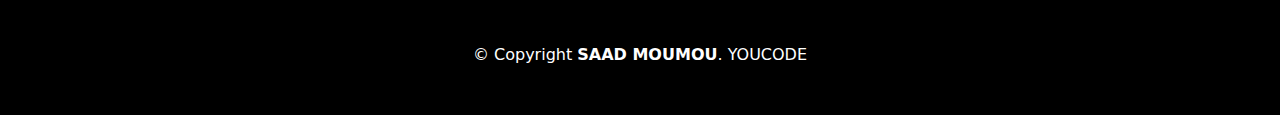
==== commit 1ac04192: "." ====
--- a/index.html
+++ b/index.html
@@ -52,7 +52,7 @@
         </div>
       </nav>
     <!-- END NAVBAR -->
-    <!-- END HEADER -->
+    
 
     <!-- BEGIN SECTION -->
     <section class="text-white bg-black py-5">
@@ -71,6 +71,7 @@
         </div>
     </section>
     <!-- END SECTION -->
+    <!-- END HEADER -->
 
     <!-- BEGIN SERVICES --> 
     <section class="py-5">
@@ -184,8 +185,8 @@
       </div>
     </footer>
     <!-- END FOOTER -->
+    <!-- END APP -->
 
-    <!-- END APP -->
     <!-- BEGIN Bootstrap js -->
     <script src="/assets/js/bootstrap.bundle.min.js"></script>
     <!-- END Bootstrap js-->
